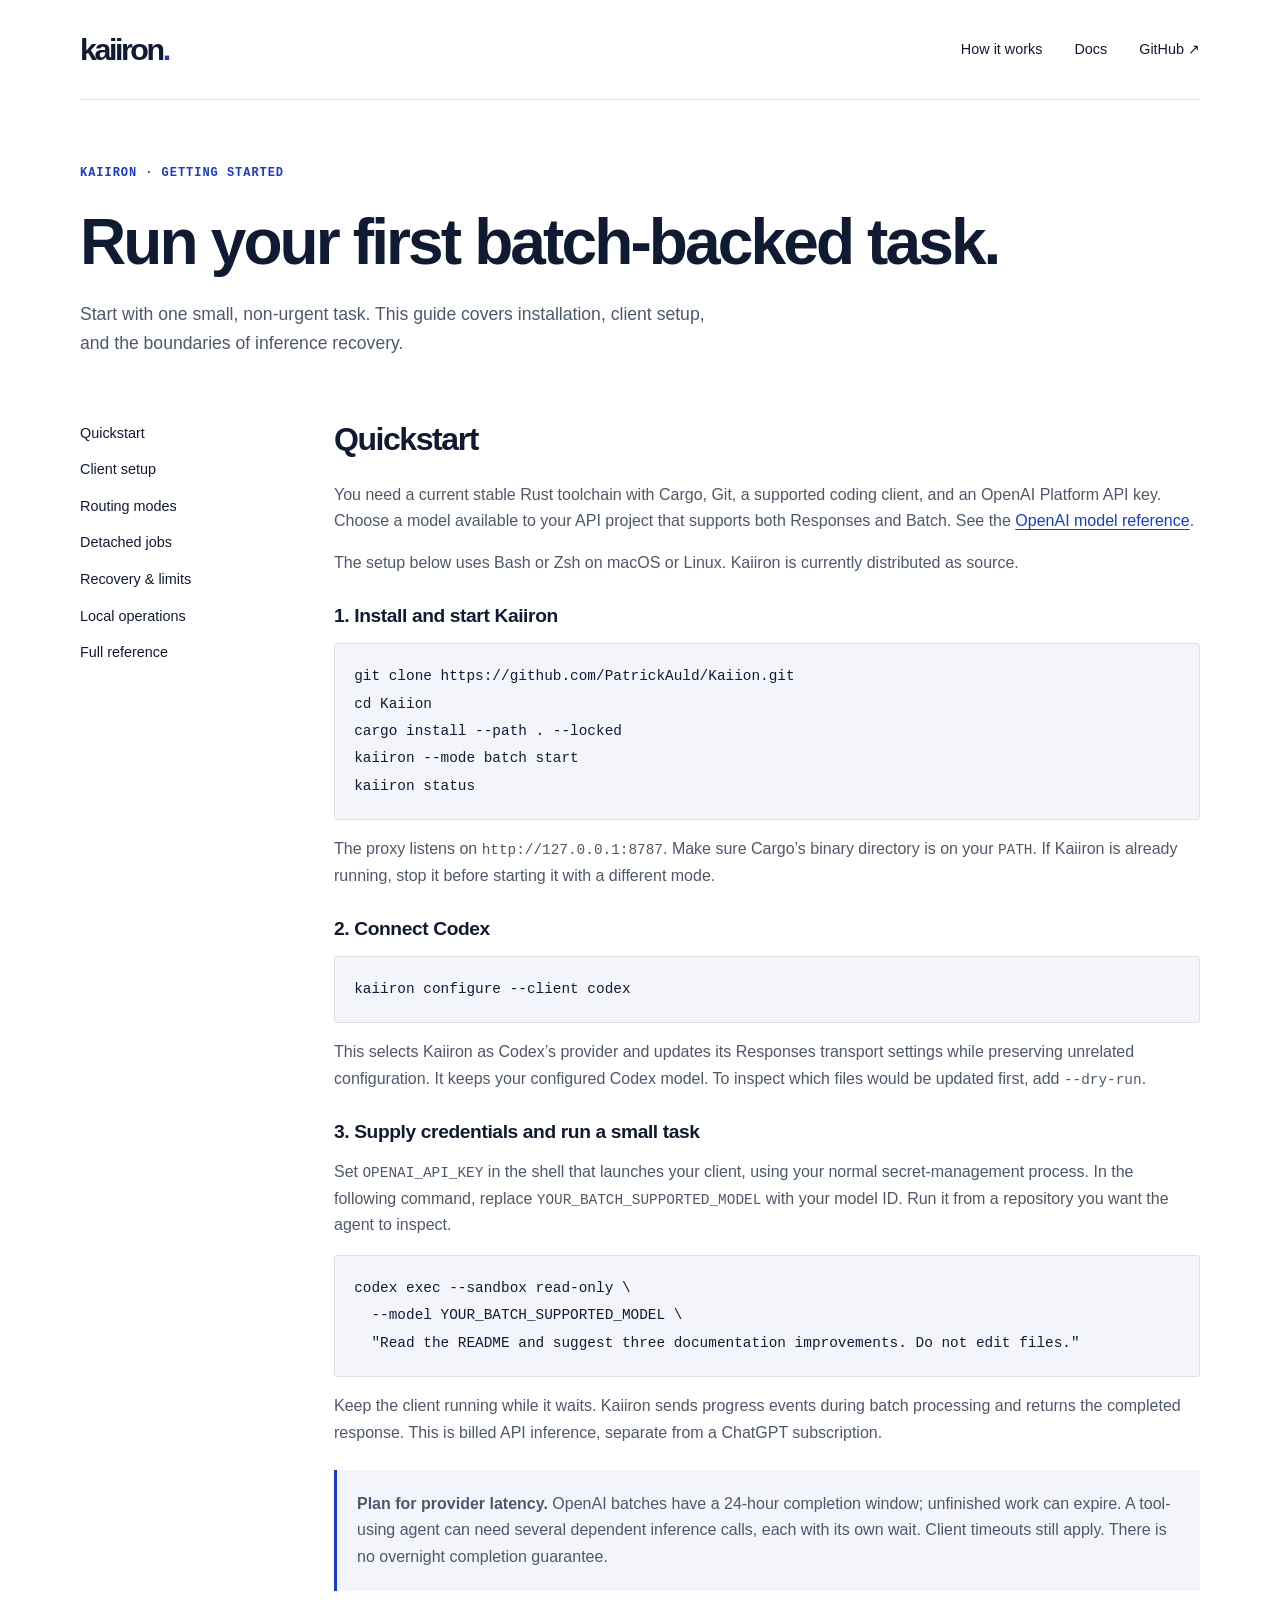
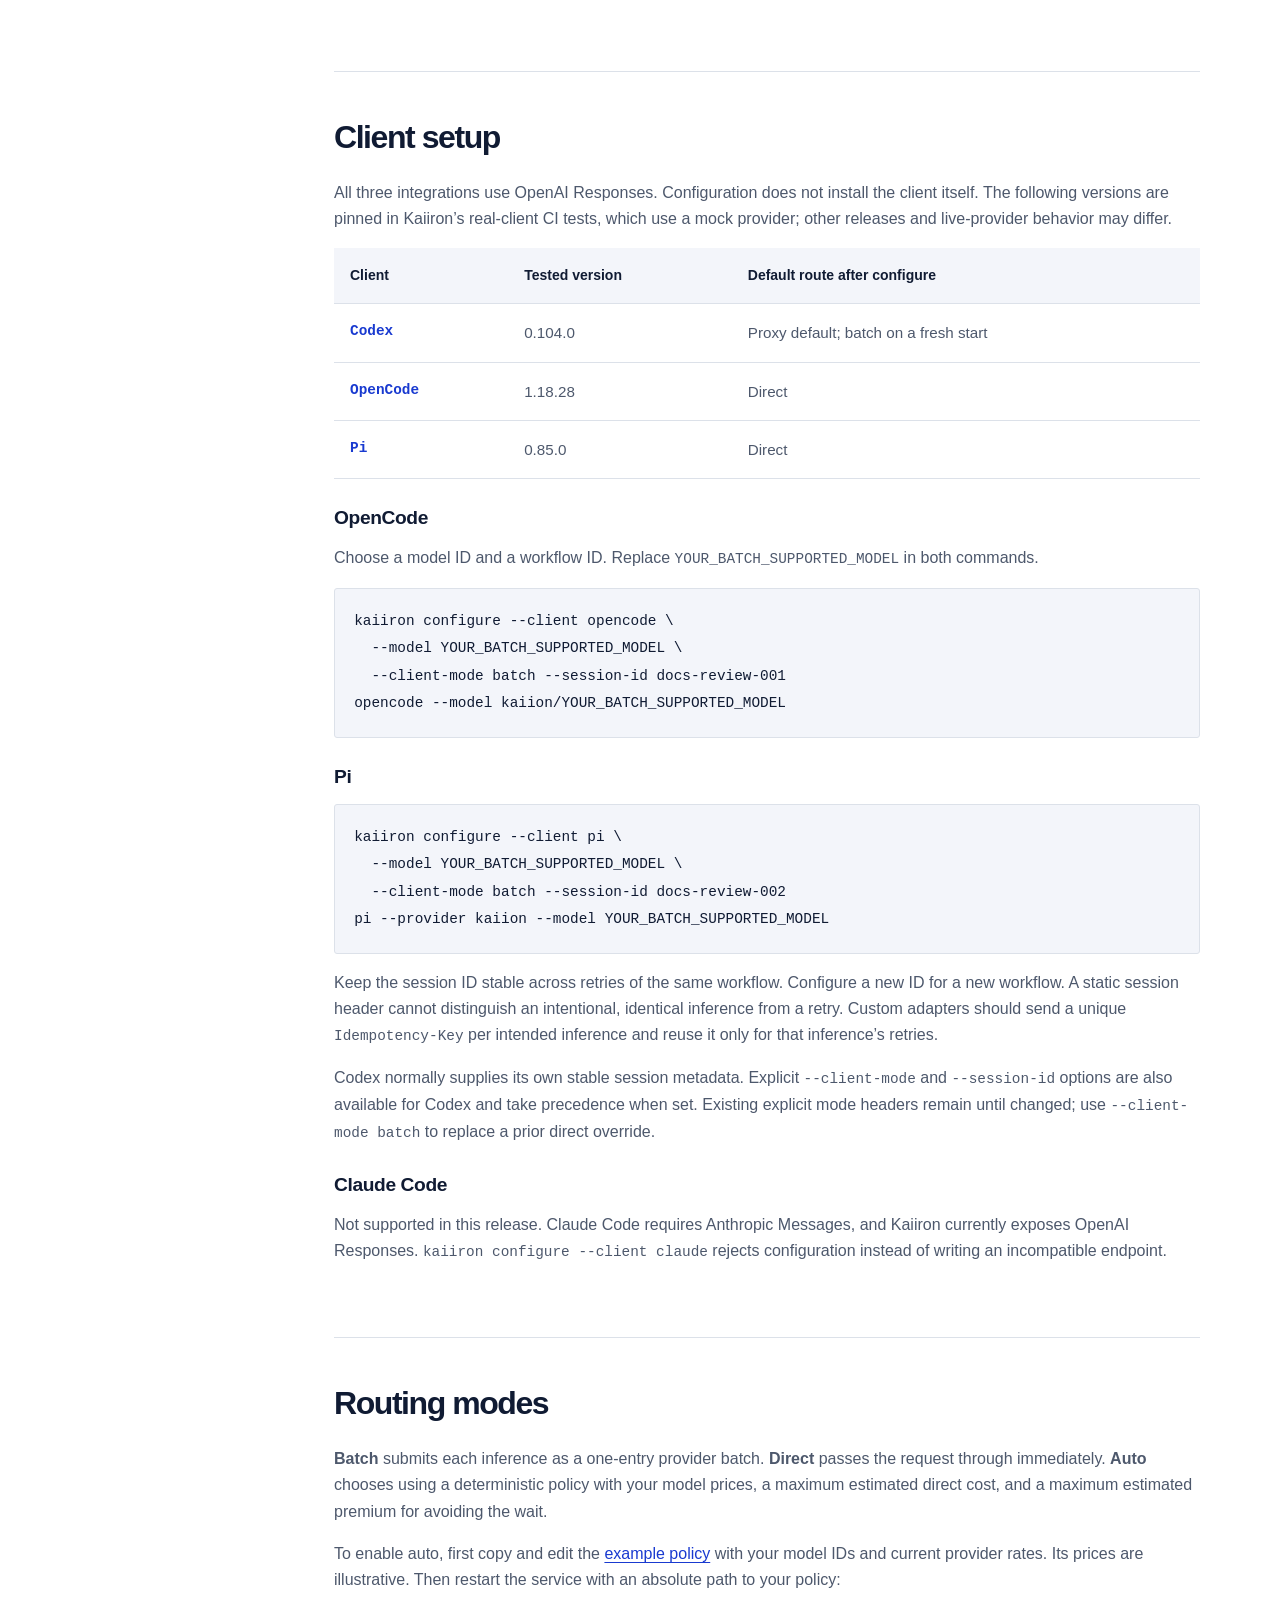
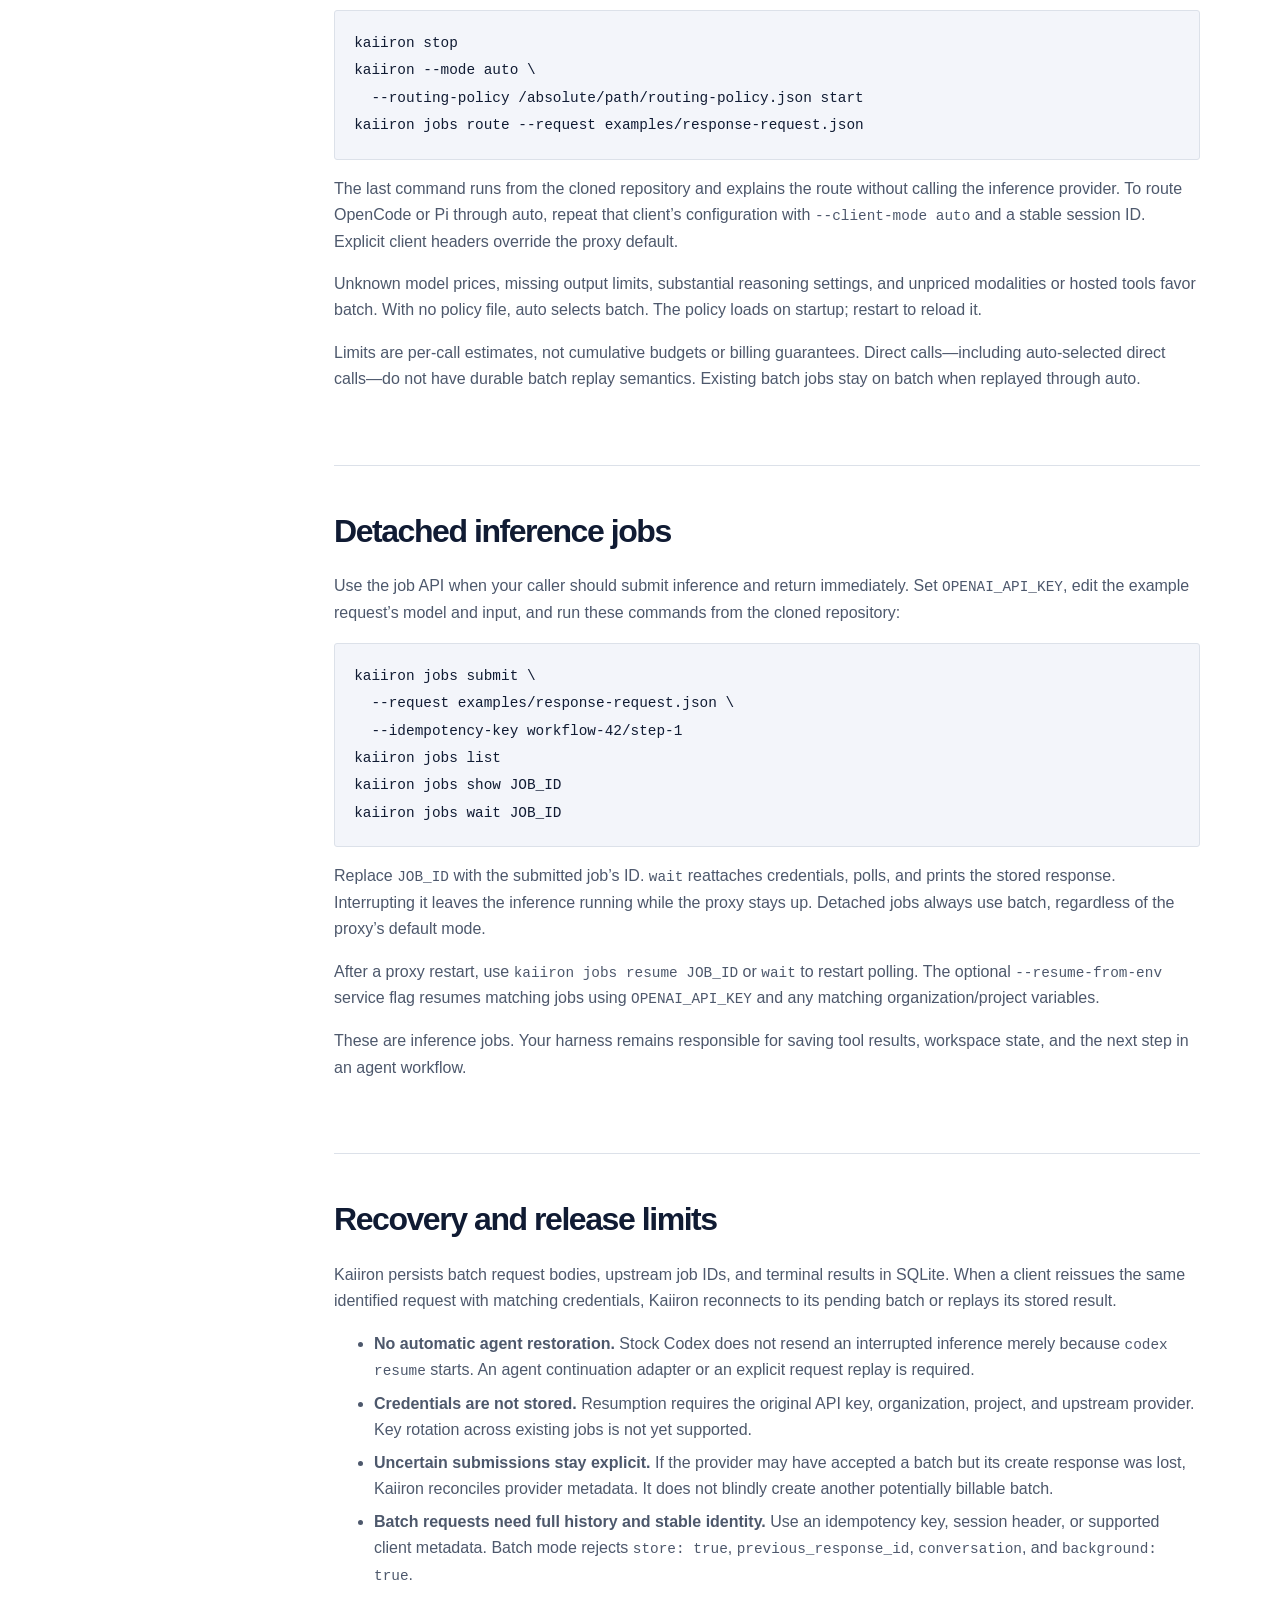
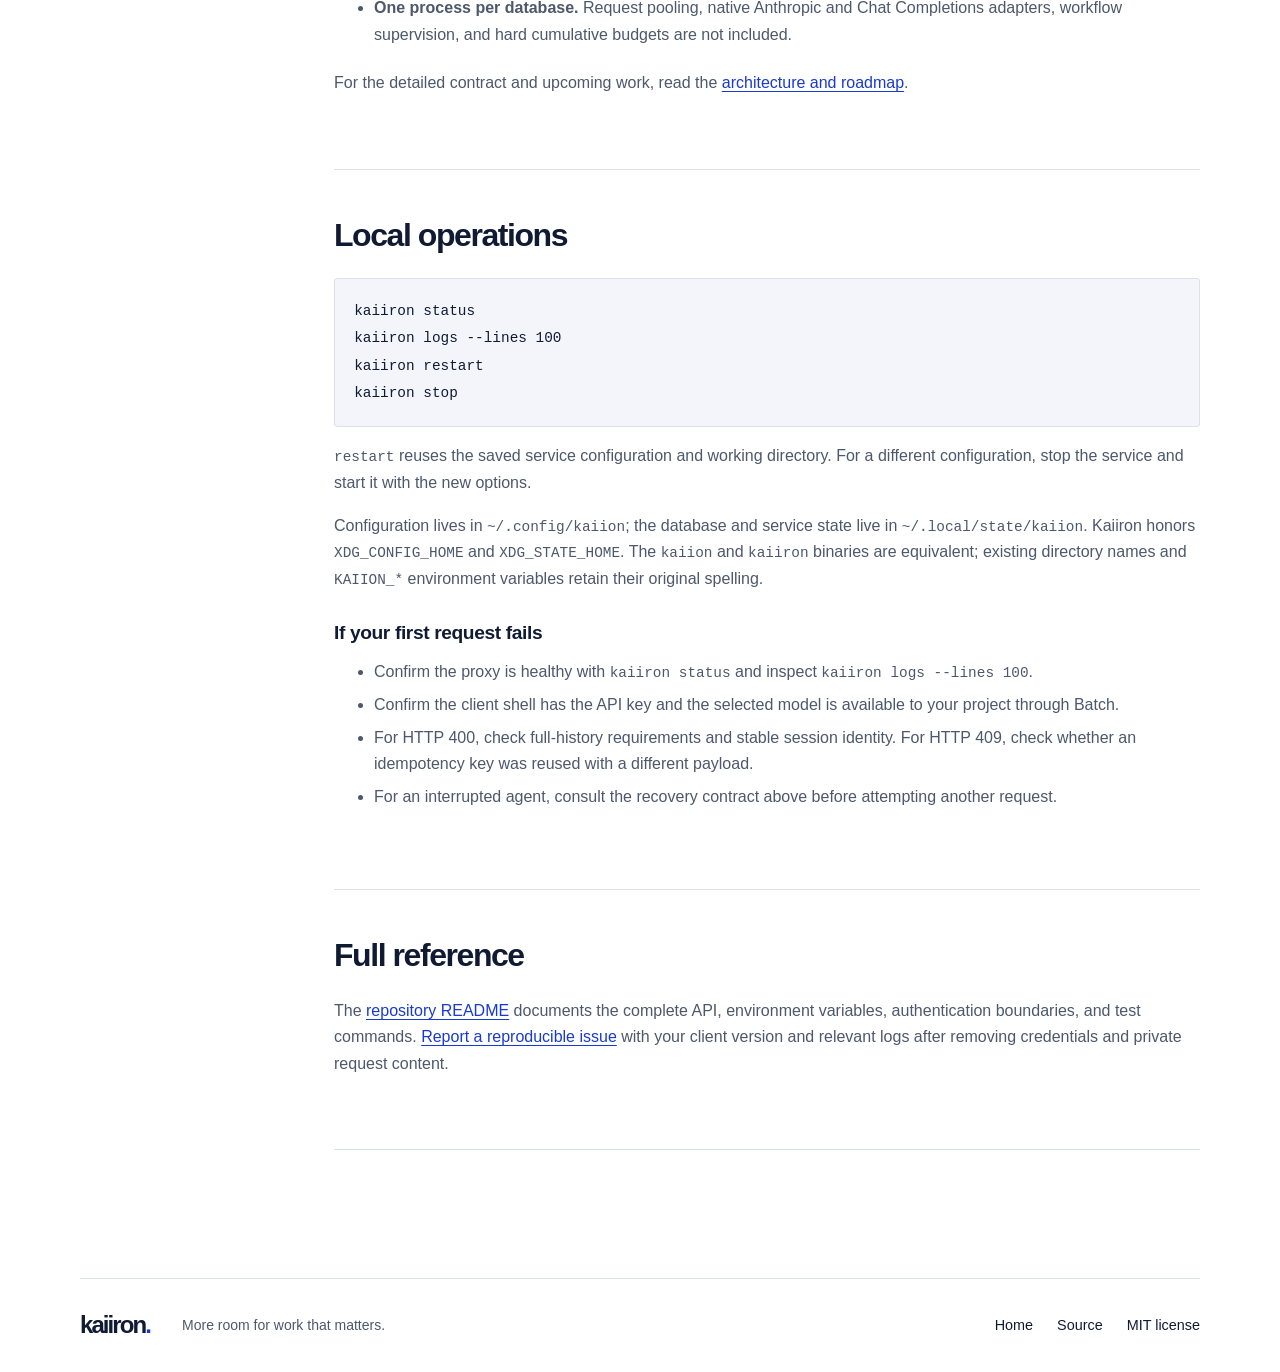
==== site/docs/index.html @ 9a270012 "Build Kaiiron marketing site and publish through GitHub Pages" ====
<!doctype html>
<html lang="en">
<head>
  <meta charset="utf-8">
  <meta name="viewport" content="width=device-width, initial-scale=1">
  <meta name="description" content="Install Kaiiron, connect Codex, OpenCode, or Pi, and run non-urgent inference through the OpenAI Batch API. Configuration, routing, and recovery guide.">
  <meta name="theme-color" content="#193ad0">
  <meta property="og:type" content="website">
  <meta property="og:title" content="Get started with Kaiiron">
  <meta property="og:description" content="Set up a local batch inference proxy for Codex, OpenCode, and Pi.">
  <title>Get started — Kaiiron</title>
  <link rel="stylesheet" href="../styles.css">
</head>
<body>
  <a class="skip-link" href="#main">Skip to content</a>
  <header class="site-header wrap">
    <a class="wordmark" href="../" aria-label="Kaiiron home">kaiiron<span aria-hidden="true">.</span></a>
    <nav aria-label="Main navigation"><a href="../#how-it-works">How it works</a><a href="./" aria-current="page">Docs</a><a href="https://github.com/PatrickAuld/Kaiion">GitHub <span aria-hidden="true">↗</span></a></nav>
  </header>
  <main id="main" class="wrap">
    <div class="docs-intro"><p class="eyebrow">KAIIRON · GETTING STARTED</p><h1>Run your first batch-backed task.</h1><p>Start with one small, non-urgent task. This guide covers installation, client setup, and the boundaries of inference recovery.</p></div>
    <div class="docs-layout">
      <nav class="docs-nav" aria-label="Documentation sections">
        <a href="#quickstart">Quickstart</a><a href="#clients">Client setup</a><a href="#modes">Routing modes</a><a href="#jobs">Detached jobs</a><a href="#recovery">Recovery &amp; limits</a><a href="#operations">Local operations</a><a href="#reference">Full reference</a>
      </nav>
      <div class="prose">
        <section id="quickstart" aria-labelledby="quickstart-title">
          <h2 id="quickstart-title">Quickstart</h2>
          <p>You need a current stable Rust toolchain with Cargo, Git, a supported coding client, and an OpenAI Platform API key. Choose a model available to your API project that supports both Responses and Batch. See the <a href="https://developers.openai.com/api/docs/models">OpenAI model reference</a>.</p>
          <p>The setup below uses Bash or Zsh on macOS or Linux. Kaiiron is currently distributed as source.</p>
          <h3>1. Install and start Kaiiron</h3>
          <pre tabindex="0" aria-label="Install and start commands"><code>git clone https://github.com/PatrickAuld/Kaiion.git
cd Kaiion
cargo install --path . --locked
kaiiron --mode batch start
kaiiron status</code></pre>
          <p>The proxy listens on <code>http://127.0.0.1:8787</code>. Make sure Cargo’s binary directory is on your <code>PATH</code>. If Kaiiron is already running, stop it before starting it with a different mode.</p>
          <h3>2. Connect Codex</h3>
          <pre tabindex="0" aria-label="Configure Codex"><code>kaiiron configure --client codex</code></pre>
          <p>This selects Kaiiron as Codex’s provider and updates its Responses transport settings while preserving unrelated configuration. It keeps your configured Codex model. To inspect which files would be updated first, add <code>--dry-run</code>.</p>
          <h3>3. Supply credentials and run a small task</h3>
          <p>Set <code>OPENAI_API_KEY</code> in the shell that launches your client, using your normal secret-management process. In the following command, replace <code>YOUR_BATCH_SUPPORTED_MODEL</code> with your model ID. Run it from a repository you want the agent to inspect.</p>
          <pre tabindex="0" aria-label="Run a bounded Codex task"><code>codex exec --sandbox read-only \
  --model YOUR_BATCH_SUPPORTED_MODEL \
  "Read the README and suggest three documentation improvements. Do not edit files."</code></pre>
          <p>Keep the client running while it waits. Kaiiron sends progress events during batch processing and returns the completed response. This is billed API inference, separate from a ChatGPT subscription.</p>
          <div class="callout"><p><strong>Plan for provider latency.</strong> OpenAI batches have a 24-hour completion window; unfinished work can expire. A tool-using agent can need several dependent inference calls, each with its own wait. Client timeouts still apply. There is no overnight completion guarantee.</p></div>
        </section>

        <section id="clients" aria-labelledby="clients-title">
          <h2 id="clients-title">Client setup</h2>
          <p>All three integrations use OpenAI Responses. Configuration does not install the client itself. The following versions are pinned in Kaiiron’s real-client CI tests, which use a mock provider; other releases and live-provider behavior may differ.</p>
          <div class="mode-table" role="region" aria-label="Tested client versions" tabindex="0">
            <table><thead><tr><th scope="col">Client</th><th scope="col">Tested version</th><th scope="col">Default route after configure</th></tr></thead><tbody>
              <tr><th scope="row">Codex</th><td>0.104.0</td><td>Proxy default; batch on a fresh start</td></tr>
              <tr><th scope="row">OpenCode</th><td>1.18.28</td><td>Direct</td></tr>
              <tr><th scope="row">Pi</th><td>0.85.0</td><td>Direct</td></tr>
            </tbody></table>
          </div>
          <h3>OpenCode</h3>
          <p>Choose a model ID and a workflow ID. Replace <code>YOUR_BATCH_SUPPORTED_MODEL</code> in both commands.</p>
          <pre tabindex="0" aria-label="OpenCode batch configuration"><code>kaiiron configure --client opencode \
  --model YOUR_BATCH_SUPPORTED_MODEL \
  --client-mode batch --session-id docs-review-001
opencode --model kaiion/YOUR_BATCH_SUPPORTED_MODEL</code></pre>
          <h3>Pi</h3>
          <pre tabindex="0" aria-label="Pi batch configuration"><code>kaiiron configure --client pi \
  --model YOUR_BATCH_SUPPORTED_MODEL \
  --client-mode batch --session-id docs-review-002
pi --provider kaiion --model YOUR_BATCH_SUPPORTED_MODEL</code></pre>
          <p>Keep the session ID stable across retries of the same workflow. Configure a new ID for a new workflow. A static session header cannot distinguish an intentional, identical inference from a retry. Custom adapters should send a unique <code>Idempotency-Key</code> per intended inference and reuse it only for that inference’s retries.</p>
          <p>Codex normally supplies its own stable session metadata. Explicit <code>--client-mode</code> and <code>--session-id</code> options are also available for Codex and take precedence when set. Existing explicit mode headers remain until changed; use <code>--client-mode batch</code> to replace a prior direct override.</p>
          <h3>Claude Code</h3>
          <p>Not supported in this release. Claude Code requires Anthropic Messages, and Kaiiron currently exposes OpenAI Responses. <code>kaiiron configure --client claude</code> rejects configuration instead of writing an incompatible endpoint.</p>
        </section>

        <section id="modes" aria-labelledby="modes-title">
          <h2 id="modes-title">Routing modes</h2>
          <p><strong>Batch</strong> submits each inference as a one-entry provider batch. <strong>Direct</strong> passes the request through immediately. <strong>Auto</strong> chooses using a deterministic policy with your model prices, a maximum estimated direct cost, and a maximum estimated premium for avoiding the wait.</p>
          <p>To enable auto, first copy and edit the <a href="https://github.com/PatrickAuld/Kaiion/blob/main/examples/routing-policy.json">example policy</a> with your model IDs and current provider rates. Its prices are illustrative. Then restart the service with an absolute path to your policy:</p>
          <pre tabindex="0" aria-label="Enable auto routing"><code>kaiiron stop
kaiiron --mode auto \
  --routing-policy /absolute/path/routing-policy.json start
kaiiron jobs route --request examples/response-request.json</code></pre>
          <p>The last command runs from the cloned repository and explains the route without calling the inference provider. To route OpenCode or Pi through auto, repeat that client’s configuration with <code>--client-mode auto</code> and a stable session ID. Explicit client headers override the proxy default.</p>
          <p>Unknown model prices, missing output limits, substantial reasoning settings, and unpriced modalities or hosted tools favor batch. With no policy file, auto selects batch. The policy loads on startup; restart to reload it.</p>
          <p>Limits are per-call estimates, not cumulative budgets or billing guarantees. Direct calls—including auto-selected direct calls—do not have durable batch replay semantics. Existing batch jobs stay on batch when replayed through auto.</p>
        </section>

        <section id="jobs" aria-labelledby="jobs-title">
          <h2 id="jobs-title">Detached inference jobs</h2>
          <p>Use the job API when your caller should submit inference and return immediately. Set <code>OPENAI_API_KEY</code>, edit the example request’s model and input, and run these commands from the cloned repository:</p>
          <pre tabindex="0" aria-label="Submit and inspect detached jobs"><code>kaiiron jobs submit \
  --request examples/response-request.json \
  --idempotency-key workflow-42/step-1
kaiiron jobs list
kaiiron jobs show JOB_ID
kaiiron jobs wait JOB_ID</code></pre>
          <p>Replace <code>JOB_ID</code> with the submitted job’s ID. <code>wait</code> reattaches credentials, polls, and prints the stored response. Interrupting it leaves the inference running while the proxy stays up. Detached jobs always use batch, regardless of the proxy’s default mode.</p>
          <p>After a proxy restart, use <code>kaiiron jobs resume JOB_ID</code> or <code>wait</code> to restart polling. The optional <code>--resume-from-env</code> service flag resumes matching jobs using <code>OPENAI_API_KEY</code> and any matching organization/project variables.</p>
          <p>These are inference jobs. Your harness remains responsible for saving tool results, workspace state, and the next step in an agent workflow.</p>
        </section>

        <section id="recovery" aria-labelledby="recovery-title">
          <h2 id="recovery-title">Recovery and release limits</h2>
          <p>Kaiiron persists batch request bodies, upstream job IDs, and terminal results in SQLite. When a client reissues the same identified request with matching credentials, Kaiiron reconnects to its pending batch or replays its stored result.</p>
          <ul>
            <li><strong>No automatic agent restoration.</strong> Stock Codex does not resend an interrupted inference merely because <code>codex resume</code> starts. An agent continuation adapter or an explicit request replay is required.</li>
            <li><strong>Credentials are not stored.</strong> Resumption requires the original API key, organization, project, and upstream provider. Key rotation across existing jobs is not yet supported.</li>
            <li><strong>Uncertain submissions stay explicit.</strong> If the provider may have accepted a batch but its create response was lost, Kaiiron reconciles provider metadata. It does not blindly create another potentially billable batch.</li>
            <li><strong>Batch requests need full history and stable identity.</strong> Use an idempotency key, session header, or supported client metadata. Batch mode rejects <code>store: true</code>, <code>previous_response_id</code>, <code>conversation</code>, and <code>background: true</code>.</li>
            <li><strong>One process per database.</strong> Request pooling, native Anthropic and Chat Completions adapters, workflow supervision, and hard cumulative budgets are not included.</li>
          </ul>
          <p>For the detailed contract and upcoming work, read the <a href="https://github.com/PatrickAuld/Kaiion/blob/main/docs/long-horizon-workflows.md">architecture and roadmap</a>.</p>
        </section>

        <section id="operations" aria-labelledby="operations-title">
          <h2 id="operations-title">Local operations</h2>
          <pre tabindex="0" aria-label="Manage the local service"><code>kaiiron status
kaiiron logs --lines 100
kaiiron restart
kaiiron stop</code></pre>
          <p><code>restart</code> reuses the saved service configuration and working directory. For a different configuration, stop the service and start it with the new options.</p>
          <p>Configuration lives in <code>~/.config/kaiion</code>; the database and service state live in <code>~/.local/state/kaiion</code>. Kaiiron honors <code>XDG_CONFIG_HOME</code> and <code>XDG_STATE_HOME</code>. The <code>kaiion</code> and <code>kaiiron</code> binaries are equivalent; existing directory names and <code>KAIION_*</code> environment variables retain their original spelling.</p>
          <h3>If your first request fails</h3>
          <ul>
            <li>Confirm the proxy is healthy with <code>kaiiron status</code> and inspect <code>kaiiron logs --lines 100</code>.</li>
            <li>Confirm the client shell has the API key and the selected model is available to your project through Batch.</li>
            <li>For HTTP 400, check full-history requirements and stable session identity. For HTTP 409, check whether an idempotency key was reused with a different payload.</li>
            <li>For an interrupted agent, consult the recovery contract above before attempting another request.</li>
          </ul>
        </section>

        <section id="reference" aria-labelledby="reference-title">
          <h2 id="reference-title">Full reference</h2>
          <p>The <a href="https://github.com/PatrickAuld/Kaiion#readme">repository README</a> documents the complete API, environment variables, authentication boundaries, and test commands. <a href="https://github.com/PatrickAuld/Kaiion/issues">Report a reproducible issue</a> with your client version and relevant logs after removing credentials and private request content.</p>
        </section>
      </div>
    </div>
  </main>
  <footer class="site-footer wrap"><a class="wordmark" href="../">kaiiron<span aria-hidden="true">.</span></a><p>More room for work that matters.</p><nav aria-label="Footer navigation"><a href="../">Home</a><a href="https://github.com/PatrickAuld/Kaiion">Source</a><a href="https://github.com/PatrickAuld/Kaiion/blob/main/LICENSE">MIT license</a></nav></footer>
</body>
</html>
---- site/styles.css ----
:root {
  color-scheme: light;
  --ink: #101b33;
  --muted: #4d586c;
  --accent: #193ad0;
  --line: #dce1e9;
  --paper: #fff;
  --wash: #f3f5fa;
  font-family: -apple-system, BlinkMacSystemFont, "Segoe UI", Helvetica, Arial, sans-serif;
  color: var(--ink);
  background: var(--paper);
  font-synthesis: none;
  text-rendering: optimizeLegibility;
}
* { box-sizing: border-box; }
html { scroll-padding-top: 2rem; }
body { margin: 0; font-size: 1rem; line-height: 1.65; }
a { color: var(--accent); text-underline-offset: .2em; }
a:hover { text-decoration-thickness: 2px; }
a:focus-visible, summary:focus-visible, [tabindex]:focus-visible { outline: 3px solid var(--accent); outline-offset: 5px; }
h1, h2, h3, p { margin: 0; }
h1, h2, h3 { line-height: 1.12; }
h1, h2 { letter-spacing: -.045em; }
h1 { font-size: clamp(2.6rem, 6.7vw, 5.4rem); font-weight: 650; max-width: 1060px; }
h2 { font-size: clamp(2rem, 3.5vw, 3rem); font-weight: 620; }
h3 { font-size: 1.2rem; font-weight: 650; letter-spacing: -.02em; }
p { color: var(--muted); }
code, pre, .eyebrow, .number, .terminal-label { font-family: "SFMono-Regular", Consolas, "Liberation Mono", monospace; }
code { font-size: .9em; overflow-wrap: anywhere; }
pre { margin: 0; max-width: 100%; overflow-x: auto; font-size: .9rem; line-height: 1.9; tab-size: 2; }
pre code { font-size: inherit; overflow-wrap: normal; }
pre:focus-visible { outline: 3px solid var(--accent); }
strong { font-weight: 650; }
.wrap { width: min(1120px, calc(100% - 5rem)); margin-inline: auto; }
.skip-link { position: absolute; top: -6rem; left: 1rem; z-index: 10; background: white; padding: .7rem 1rem; }
.skip-link:focus { top: 1rem; }
.site-header { min-height: 100px; display: flex; justify-content: space-between; align-items: center; gap: 2rem; border-bottom: 1px solid var(--line); }
.wordmark { color: var(--ink); text-decoration: none; font-size: 1.9rem; font-weight: 750; letter-spacing: -.08em; line-height: 1.2; }
.wordmark span { color: var(--accent); }
nav { display: flex; flex-wrap: wrap; align-items: center; gap: 2rem; }
nav a { font-size: .9rem; color: var(--ink); text-decoration: none; }
nav a:hover { color: var(--accent); text-decoration: underline; }
.eyebrow { font-size: .75rem; font-weight: 600; line-height: 1.6; letter-spacing: .08em; color: var(--accent); margin-bottom: 1.5rem; }
.hero { padding-block: 6.5rem 5rem; }
.hero h1 span { color: var(--accent); }
.hero-copy { max-width: 670px; margin-top: 2rem; font-size: 1.2rem; line-height: 1.65; }
.actions { display: flex; flex-wrap: wrap; align-items: center; gap: 1.8rem; margin-top: 2.2rem; }
.button { display: inline-flex; align-items: center; justify-content: space-between; gap: 2rem; padding: .85rem 1.2rem; border: 1px solid var(--accent); border-radius: 3px; color: white; background: var(--accent); font-size: .95rem; font-weight: 600; text-decoration: none; }
.button:hover { background: #112a9e; }
.text-link { display: inline-block; font-weight: 600; font-size: .95rem; }
.hero-note { font-size: .875rem; margin-top: 2.5rem; }
.hero-note span { padding-inline: .65rem; color: #667085; }
.economics { background: var(--ink); color: white; }
.economics-inner { display: grid; grid-template-columns: .85fr 1.5fr; gap: 5rem; align-items: center; padding-block: 3.5rem; }
.stat { display: flex; flex-direction: column; align-items: flex-start; }
.stat strong { font-size: clamp(4.5rem, 8vw, 7rem); line-height: 1; letter-spacing: -.065em; font-weight: 550; }
.stat span { margin-top: 1rem; font-size: .95rem; line-height: 1.5; color: #cbd4ed; }
.economics h2 { font-size: 1.7rem; letter-spacing: -.035em; }
.economics p { color: #d7deee; margin-top: 1rem; }
.economics a { color: white; }
.small { font-size: .875rem; line-height: 1.65; }
.section { padding-block: 5.5rem; border-bottom: 1px solid var(--line); }
.section-heading { margin-bottom: 2.5rem; }
.section-heading > p:not(.eyebrow) { max-width: 610px; margin-top: 1.2rem; }
.section-heading > .text-link { margin-top: 1.5rem; }
.work-list article { display: grid; grid-template-columns: 2rem 1fr 1.55fr; gap: 1.5rem; padding-block: 1.75rem; border-top: 1px solid var(--line); align-items: baseline; }
.number { color: var(--accent); font-size: .8rem; }
.work-list h3 { font-size: 1.25rem; }
.feature-grid { display: grid; grid-template-columns: repeat(3, minmax(0, 1fr)); gap: 2.75rem; margin-block: 3.2rem; }
.feature-grid h3 { margin-bottom: .8rem; }
.mode-table { overflow-x: auto; }
table { width: 100%; border-collapse: collapse; font-size: .95rem; text-align: left; }
caption { text-align: left; font-size: 1.1rem; font-weight: 650; margin-bottom: 1rem; }
th, td { padding: 1rem; border-bottom: 1px solid var(--line); vertical-align: top; }
thead { background: var(--wash); font-size: .875rem; }
tbody th { color: var(--accent); font-family: "SFMono-Regular", Consolas, monospace; font-size: .9rem; }
td { color: var(--muted); }
.section-note { margin-top: 1.2rem; max-width: 850px; }
.getting-started, .compatibility, .faq { display: grid; grid-template-columns: 1fr 1.15fr; gap: 4rem; align-items: start; }
.getting-started .section-heading, .compatibility .section-heading, .faq .section-heading { margin-bottom: 0; }
.terminal { min-width: 0; background: var(--wash); border: 1px solid var(--line); border-radius: 4px; }
.terminal-label { padding: 1rem 1.25rem; color: var(--muted); font-size: .75rem; letter-spacing: .06em; border-bottom: 1px solid var(--line); }
.terminal pre { padding: 1.25rem; }
.terminal p { padding: 0 1.25rem 1.25rem; font-size: .875rem; }
.client-list { margin: 0 0 1rem; padding: 0; list-style: none; }
.client-list li { display: flex; flex-wrap: wrap; justify-content: space-between; align-items: baseline; gap: .5rem 1rem; padding: 1rem 0; border-bottom: 1px solid var(--line); }
.client-list li:first-child { padding-top: 0; }
.client-list span { color: var(--muted); font-size: .875rem; }
details { border-bottom: 1px solid var(--line); }
details:first-child { border-top: 1px solid var(--line); }
summary { padding-block: 1.1rem; cursor: pointer; font-weight: 600; line-height: 1.5; }
summary::marker { color: var(--accent); }
details p { padding-bottom: 1.3rem; font-size: .95rem; }
.closing { padding-block: 5.5rem; }
.closing h2 { font-size: clamp(2.5rem, 4.5vw, 3.75rem); }
.closing .button { margin-top: 2rem; }
.site-footer { display: flex; flex-wrap: wrap; align-items: center; gap: 2rem; border-top: 1px solid var(--line); padding-block: 2rem; }
.site-footer .wordmark { font-size: 1.5rem; }
.site-footer p { font-size: .875rem; flex: 1; }
.site-footer nav { gap: 1.5rem; }
.docs-intro { padding-block: 4rem 2rem; }
.docs-intro h1 { font-size: clamp(2.5rem, 5vw, 4rem); }
.docs-intro > p:last-child { max-width: 650px; margin-top: 1.3rem; font-size: 1.1rem; }
.docs-layout { display: grid; grid-template-columns: 190px minmax(0, 1fr); gap: 4rem; padding-block: 2rem 5rem; }
.docs-nav { position: sticky; top: 2rem; align-self: start; display: flex; flex-direction: column; align-items: flex-start; gap: .8rem; }
.docs-nav a { font-size: .9rem; }
.prose section { padding-bottom: 3.5rem; margin-bottom: 3rem; border-bottom: 1px solid var(--line); }
.prose h2 { font-size: 2rem; margin-bottom: 1.5rem; }
.prose h3 { margin-block: 1.8rem .7rem; }
.prose p, .prose ul, .prose ol { margin-block: 1rem; }
.prose li { color: var(--muted); padding-bottom: .4rem; }
.prose pre { background: var(--wash); border: 1px solid var(--line); border-radius: 3px; padding: 1.2rem; margin-block: 1rem; }
.prose .callout { padding: .3rem 1.25rem; background: var(--wash); border-left: 3px solid var(--accent); margin-block: 1.5rem; }
@media (max-width: 850px) {
  .wrap { width: calc(100% - 3rem); }
  .economics-inner { gap: 2.5rem; }
  .feature-grid { gap: 1.5rem; }
  .getting-started, .compatibility, .faq { grid-template-columns: 1fr; gap: 2rem; }
  .work-list article { grid-template-columns: 1.5rem 1fr; gap: .75rem 1rem; }
  .work-list article p { grid-column: 2; }
  .docs-layout { grid-template-columns: 1fr; gap: 2rem; }
  .docs-nav { position: static; flex-direction: row; flex-wrap: wrap; gap: .7rem 1.5rem; border-bottom: 1px solid var(--line); padding-bottom: 1.5rem; }
}
@media (max-width: 580px) {
  .wrap { width: calc(100% - 2.5rem); }
  .site-header { min-height: 90px; gap: 1rem; flex-wrap: wrap; padding-block: 1.2rem; }
  .site-header nav { gap: 1rem; }
  nav a { font-size: .875rem; }
  .wordmark { font-size: 1.65rem; }
  .hero { padding-block: 4rem 3rem; }
  .hero-copy { font-size: 1.1rem; }
  .hero-note span { display: block; font-size: 0; height: .4rem; }
  .economics-inner { grid-template-columns: 1fr; gap: 2rem; padding-block: 2.5rem; }
  .stat { flex-direction: row; align-items: center; gap: 1.5rem; }
  .stat span { margin: 0; }
  .section { padding-block: 3.5rem; }
  .feature-grid { grid-template-columns: 1fr; gap: 2rem; margin-block: 2rem; }
  .mode-table table { min-width: 560px; }
  .closing { padding-block: 3.5rem; }
  .site-footer { gap: 1rem; }
  .site-footer p { flex-basis: calc(100% - 110px); }
  .site-footer nav { width: 100%; }
}
@media (prefers-reduced-motion: no-preference) {
  html { scroll-behavior: smooth; }
  .button { transition: background .15s ease; }
}
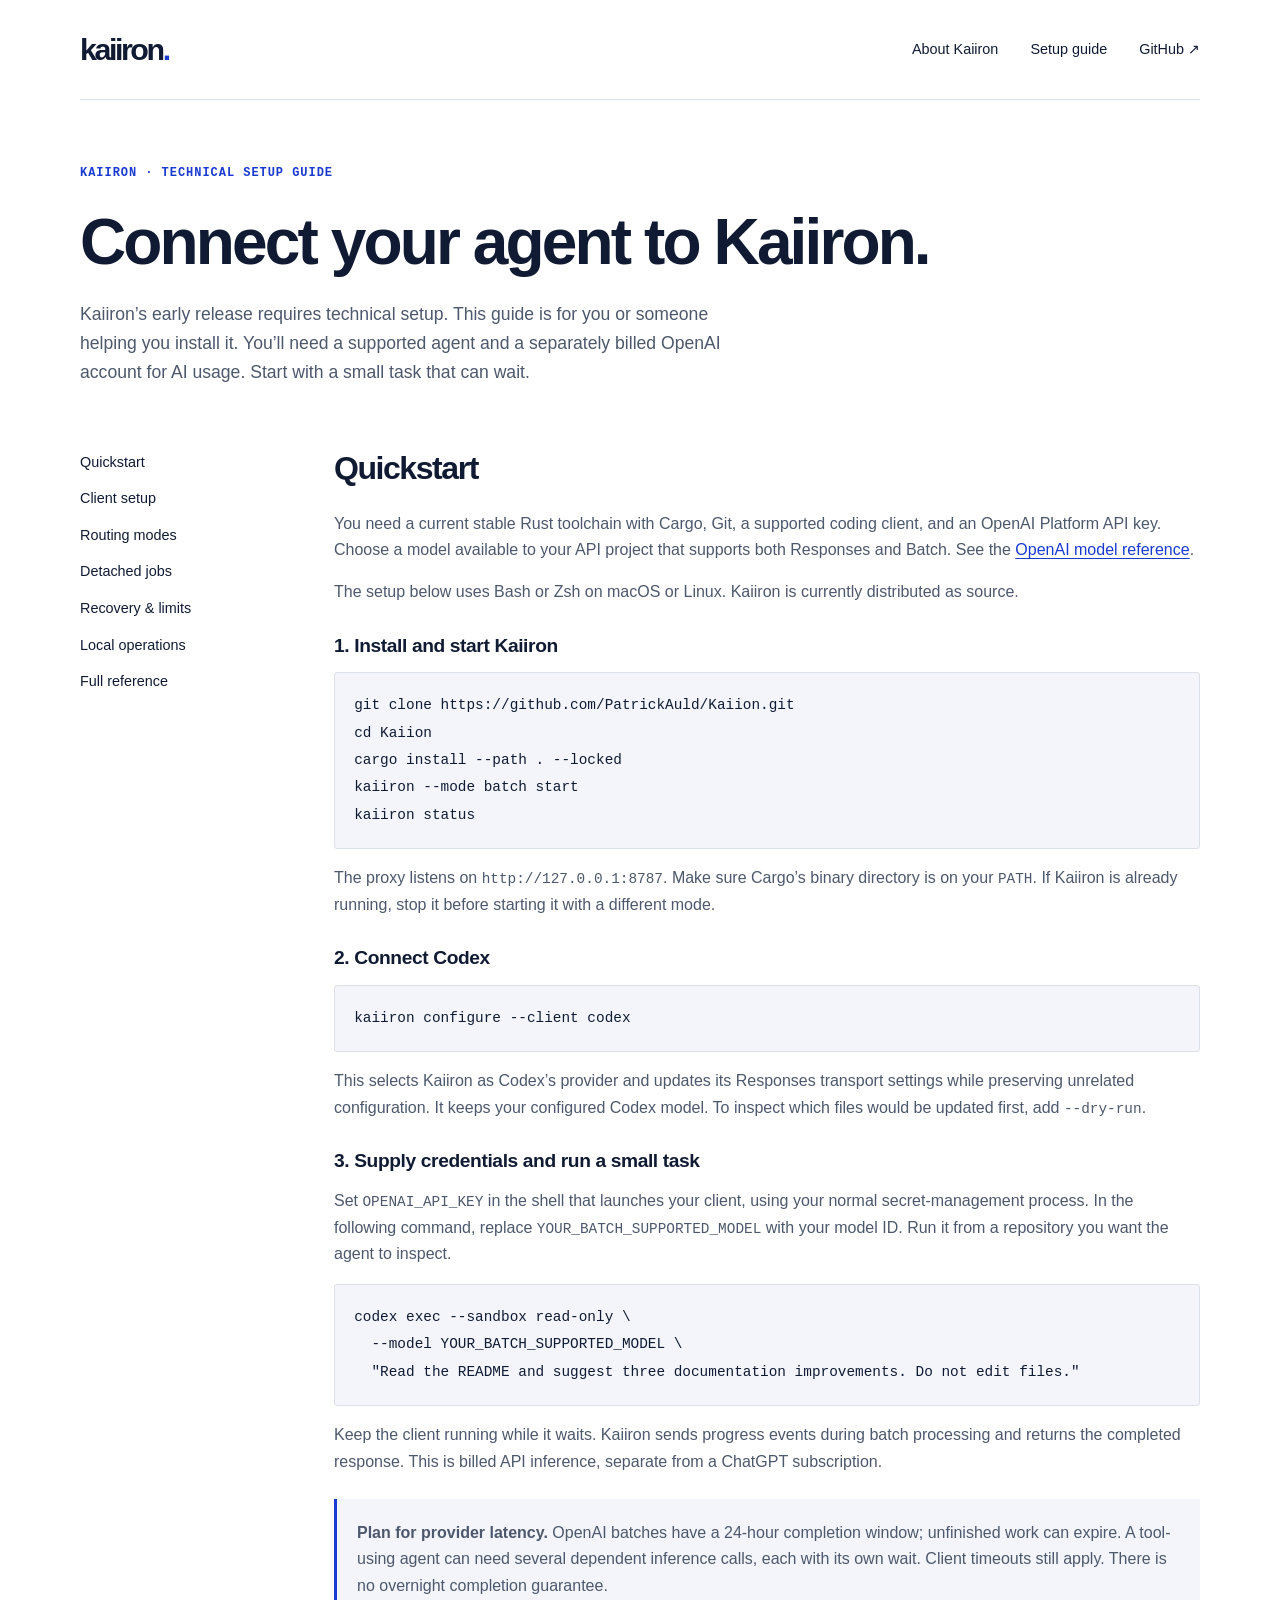
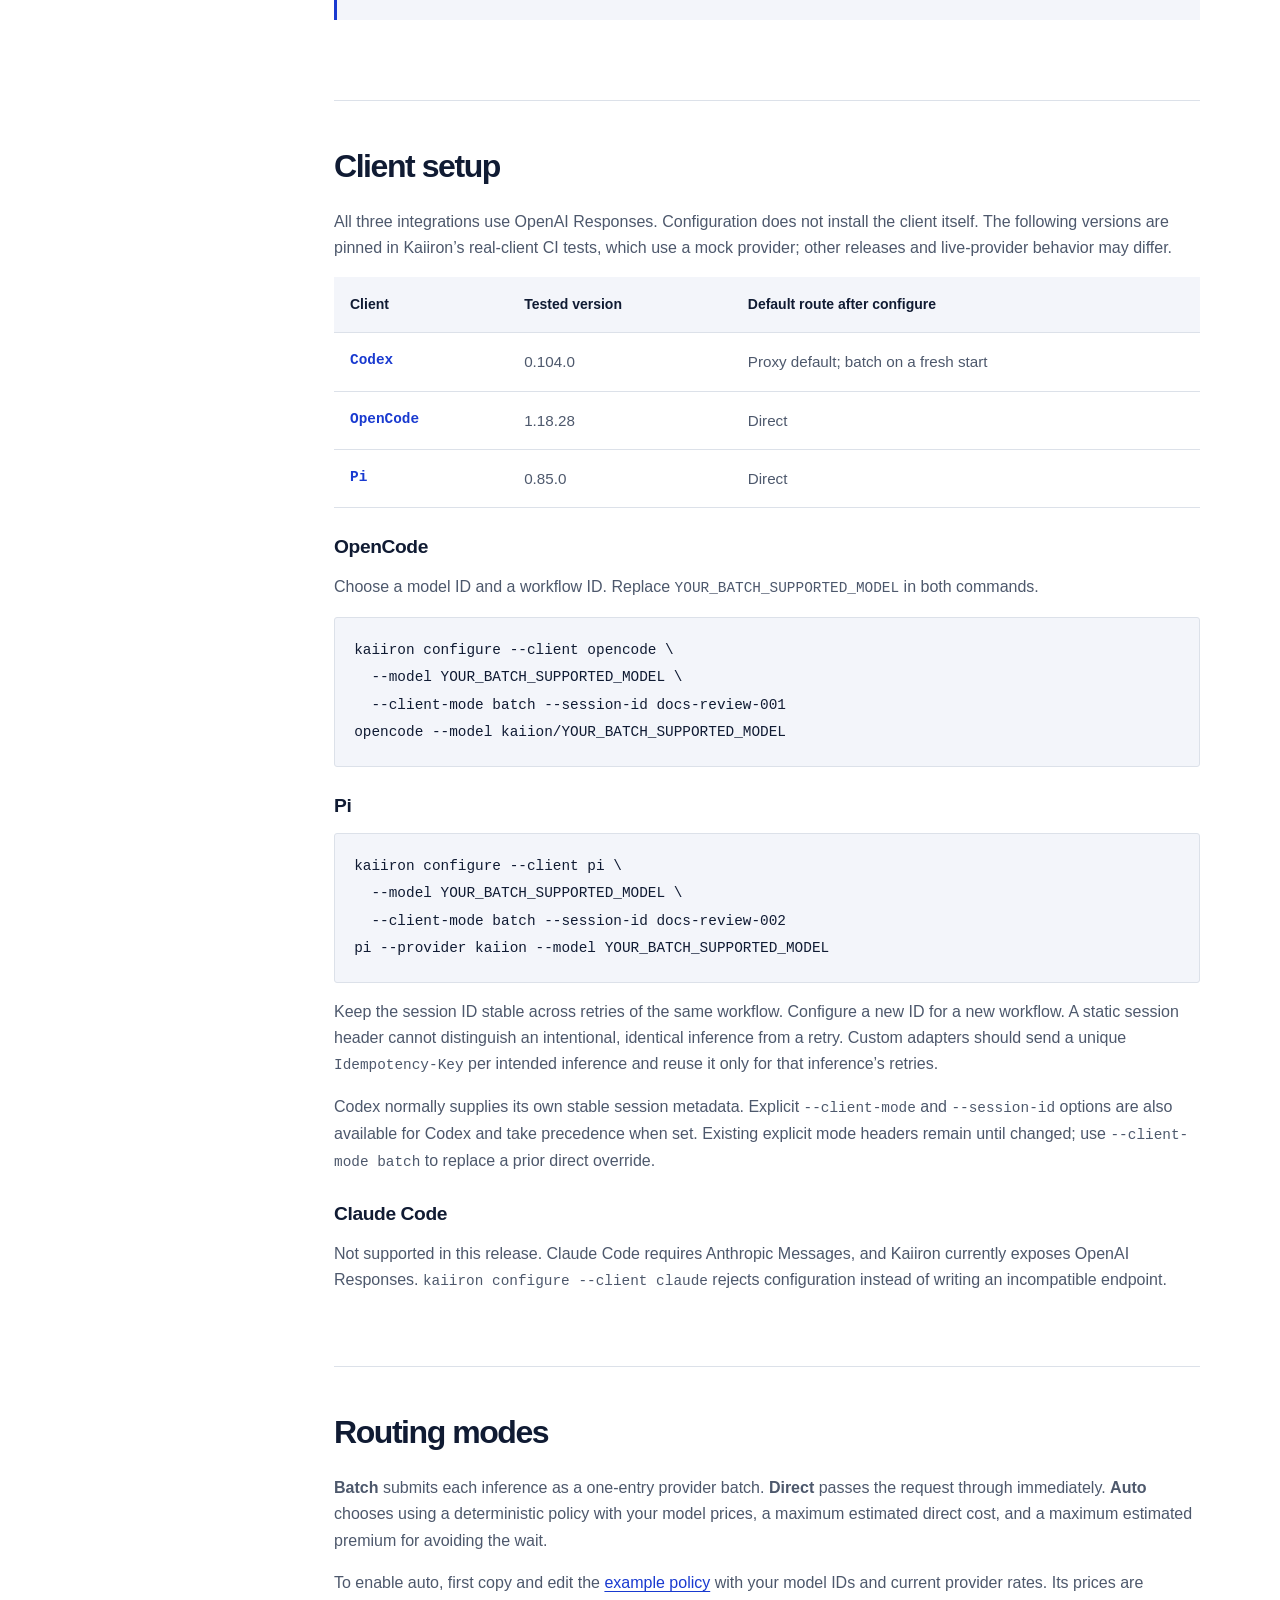
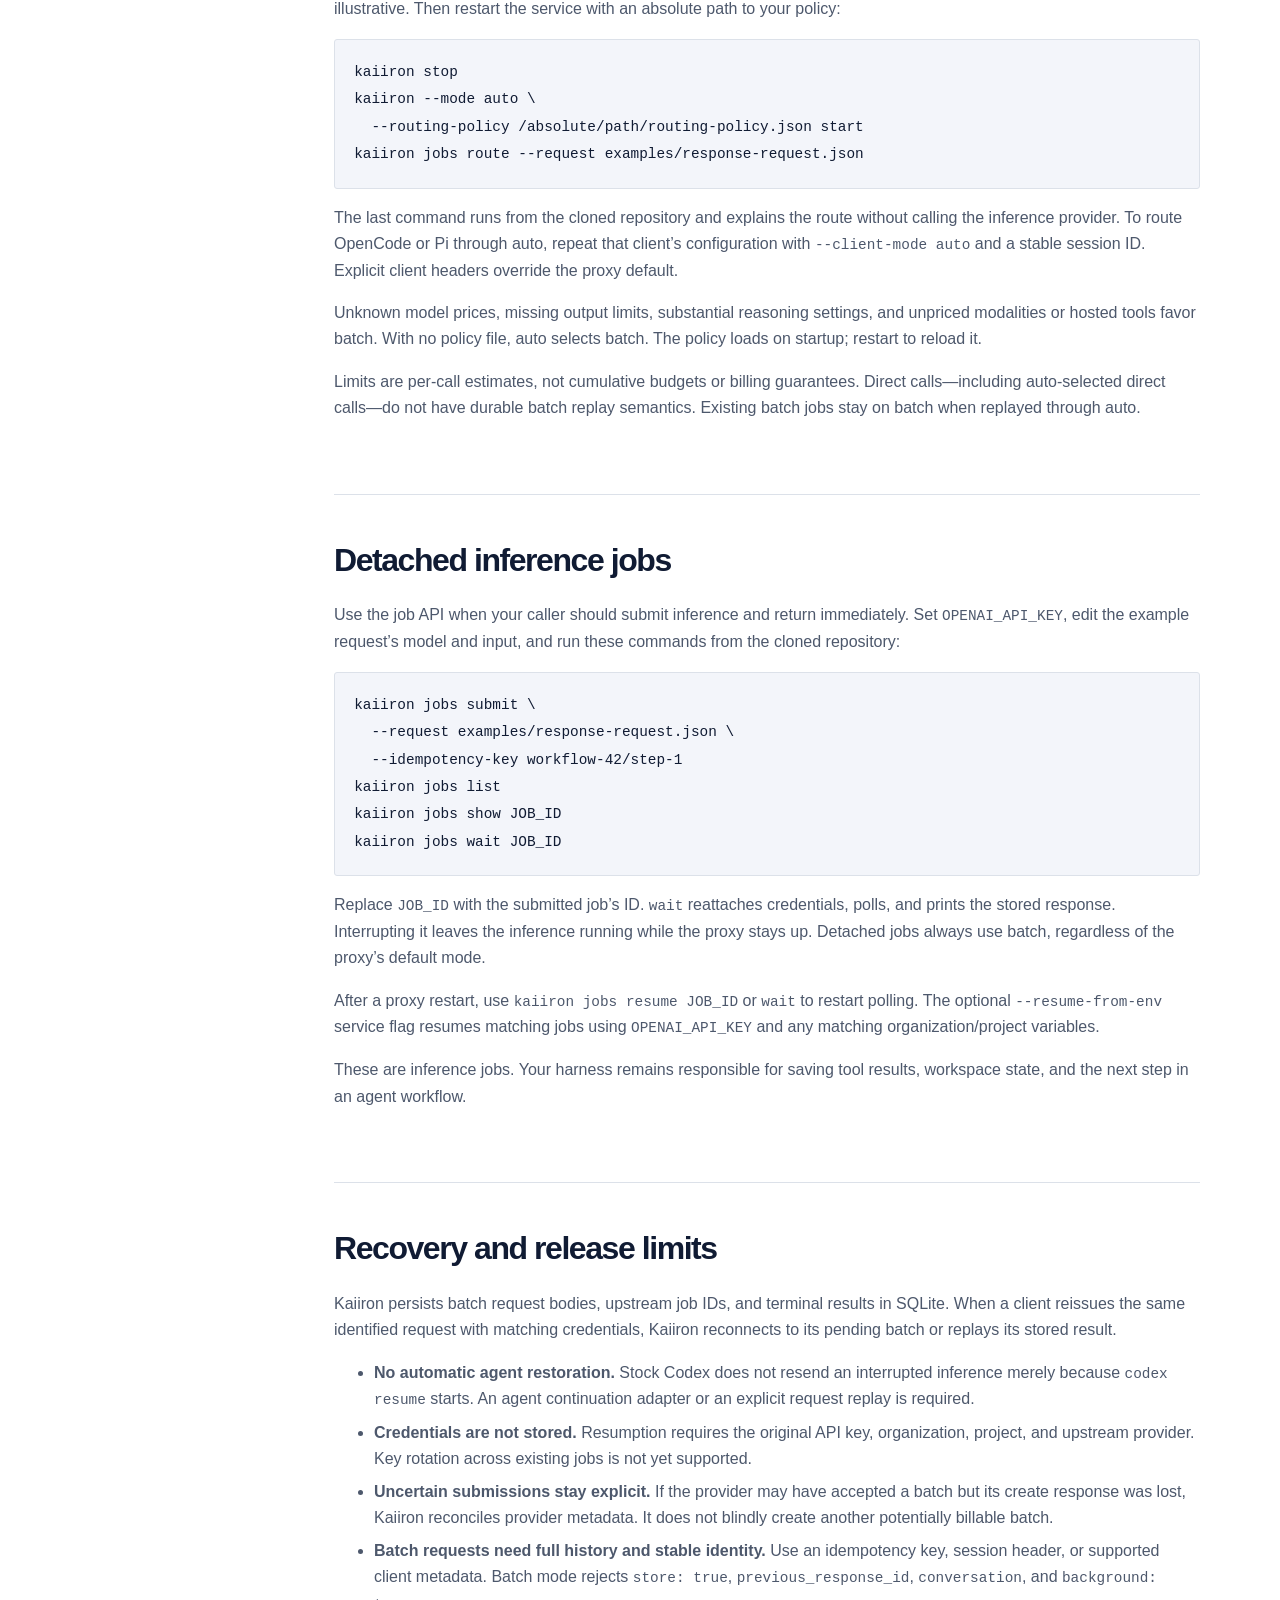
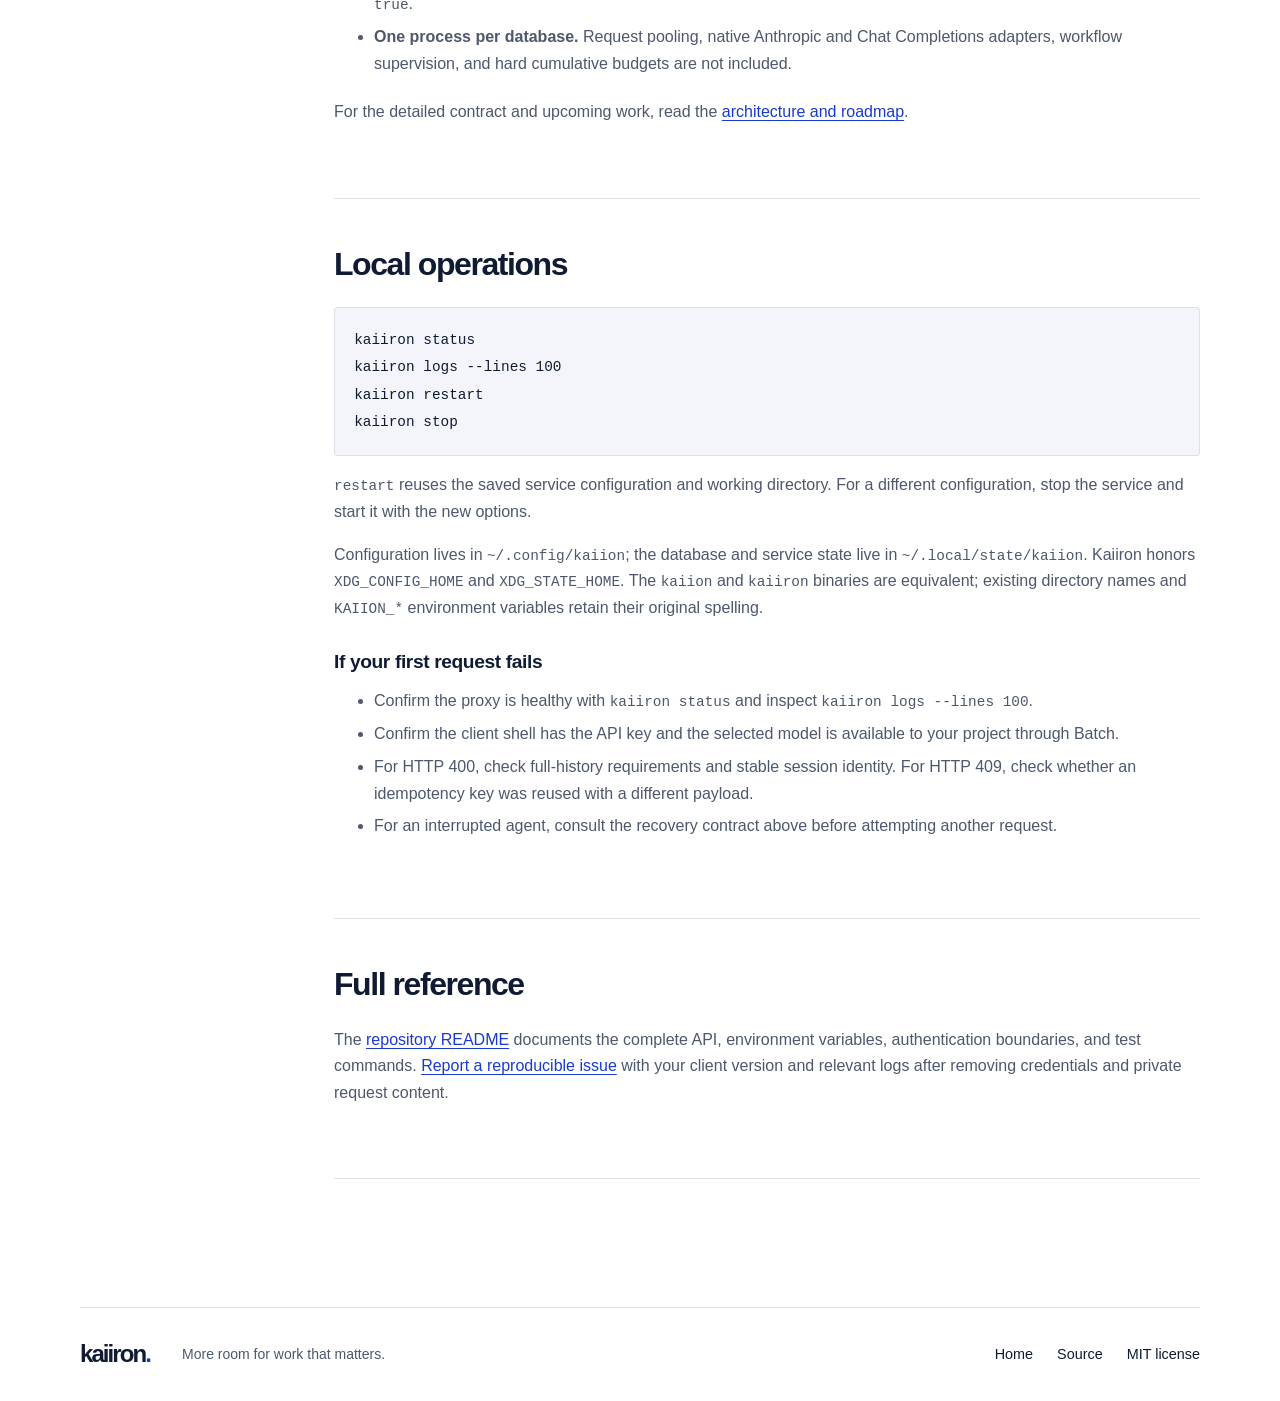
==== commit 67e68fa5: "Rewrite Kaiiron marketing for nontechnical agent users" ====
--- a/site/docs/index.html
+++ b/site/docs/index.html
@@ -6,19 +6,19 @@
   <meta name="description" content="Install Kaiiron, connect Codex, OpenCode, or Pi, and run non-urgent inference through the OpenAI Batch API. Configuration, routing, and recovery guide.">
   <meta name="theme-color" content="#193ad0">
   <meta property="og:type" content="website">
-  <meta property="og:title" content="Get started with Kaiiron">
+  <meta property="og:title" content="Kaiiron setup guide">
   <meta property="og:description" content="Set up a local batch inference proxy for Codex, OpenCode, and Pi.">
-  <title>Get started — Kaiiron</title>
+  <title>Technical setup guide — Kaiiron</title>
   <link rel="stylesheet" href="../styles.css">
 </head>
 <body>
   <a class="skip-link" href="#main">Skip to content</a>
   <header class="site-header wrap">
     <a class="wordmark" href="../" aria-label="Kaiiron home">kaiiron<span aria-hidden="true">.</span></a>
-    <nav aria-label="Main navigation"><a href="../#how-it-works">How it works</a><a href="./" aria-current="page">Docs</a><a href="https://github.com/PatrickAuld/Kaiion">GitHub <span aria-hidden="true">↗</span></a></nav>
+    <nav aria-label="Main navigation"><a href="../">About Kaiiron</a><a href="./" aria-current="page">Setup guide</a><a href="https://github.com/PatrickAuld/Kaiion">GitHub <span aria-hidden="true">↗</span></a></nav>
   </header>
   <main id="main" class="wrap">
-    <div class="docs-intro"><p class="eyebrow">KAIIRON · GETTING STARTED</p><h1>Run your first batch-backed task.</h1><p>Start with one small, non-urgent task. This guide covers installation, client setup, and the boundaries of inference recovery.</p></div>
+    <div class="docs-intro"><p class="eyebrow">KAIIRON · TECHNICAL SETUP GUIDE</p><h1>Connect your agent to Kaiiron.</h1><p>Kaiiron’s early release requires technical setup. This guide is for you or someone helping you install it. You’ll need a supported agent and a separately billed OpenAI account for AI usage. Start with a small task that can wait.</p></div>
     <div class="docs-layout">
       <nav class="docs-nav" aria-label="Documentation sections">
         <a href="#quickstart">Quickstart</a><a href="#clients">Client setup</a><a href="#modes">Routing modes</a><a href="#jobs">Detached jobs</a><a href="#recovery">Recovery &amp; limits</a><a href="#operations">Local operations</a><a href="#reference">Full reference</a>
--- a/site/styles.css
+++ b/site/styles.css
@@ -56,6 +56,8 @@
 .stat strong { font-size: clamp(4.5rem, 8vw, 7rem); line-height: 1; letter-spacing: -.065em; font-weight: 550; }
 .stat span { margin-top: 1rem; font-size: .95rem; line-height: 1.5; color: #cbd4ed; }
 .economics h2 { font-size: 1.7rem; letter-spacing: -.035em; }
+.economics-inner > h2 { font-size: clamp(2rem, 3.5vw, 3rem); }
+.economics-copy > p:first-child { margin-top: 0; }
 .economics p { color: #d7deee; margin-top: 1rem; }
 .economics a { color: white; }
 .small { font-size: .875rem; line-height: 1.65; }
@@ -93,6 +95,7 @@
 details p { padding-bottom: 1.3rem; font-size: .95rem; }
 .closing { padding-block: 5.5rem; }
 .closing h2 { font-size: clamp(2.5rem, 4.5vw, 3.75rem); }
+.closing-copy { max-width: 550px; margin-top: 1.5rem; font-size: 1.1rem; }
 .closing .button { margin-top: 2rem; }
 .site-footer { display: flex; flex-wrap: wrap; align-items: center; gap: 2rem; border-top: 1px solid var(--line); padding-block: 2rem; }
 .site-footer .wordmark { font-size: 1.5rem; }
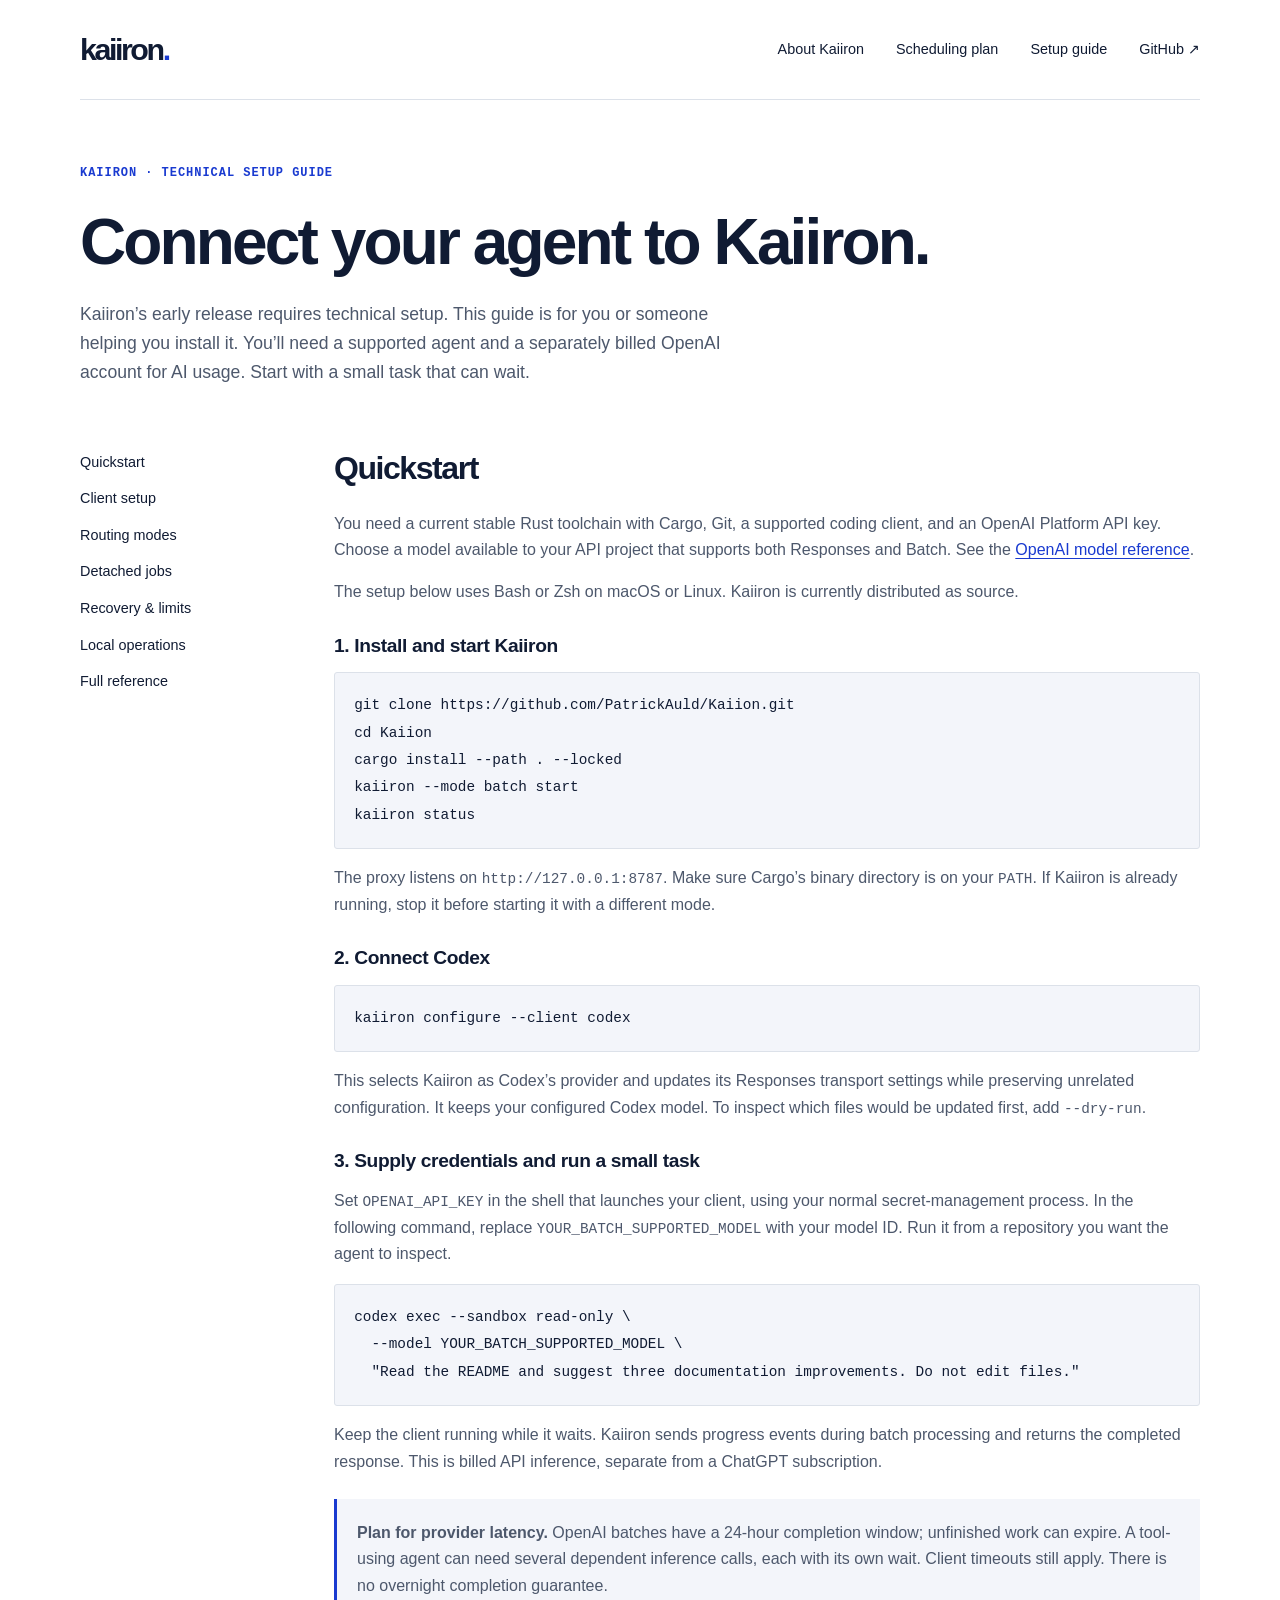
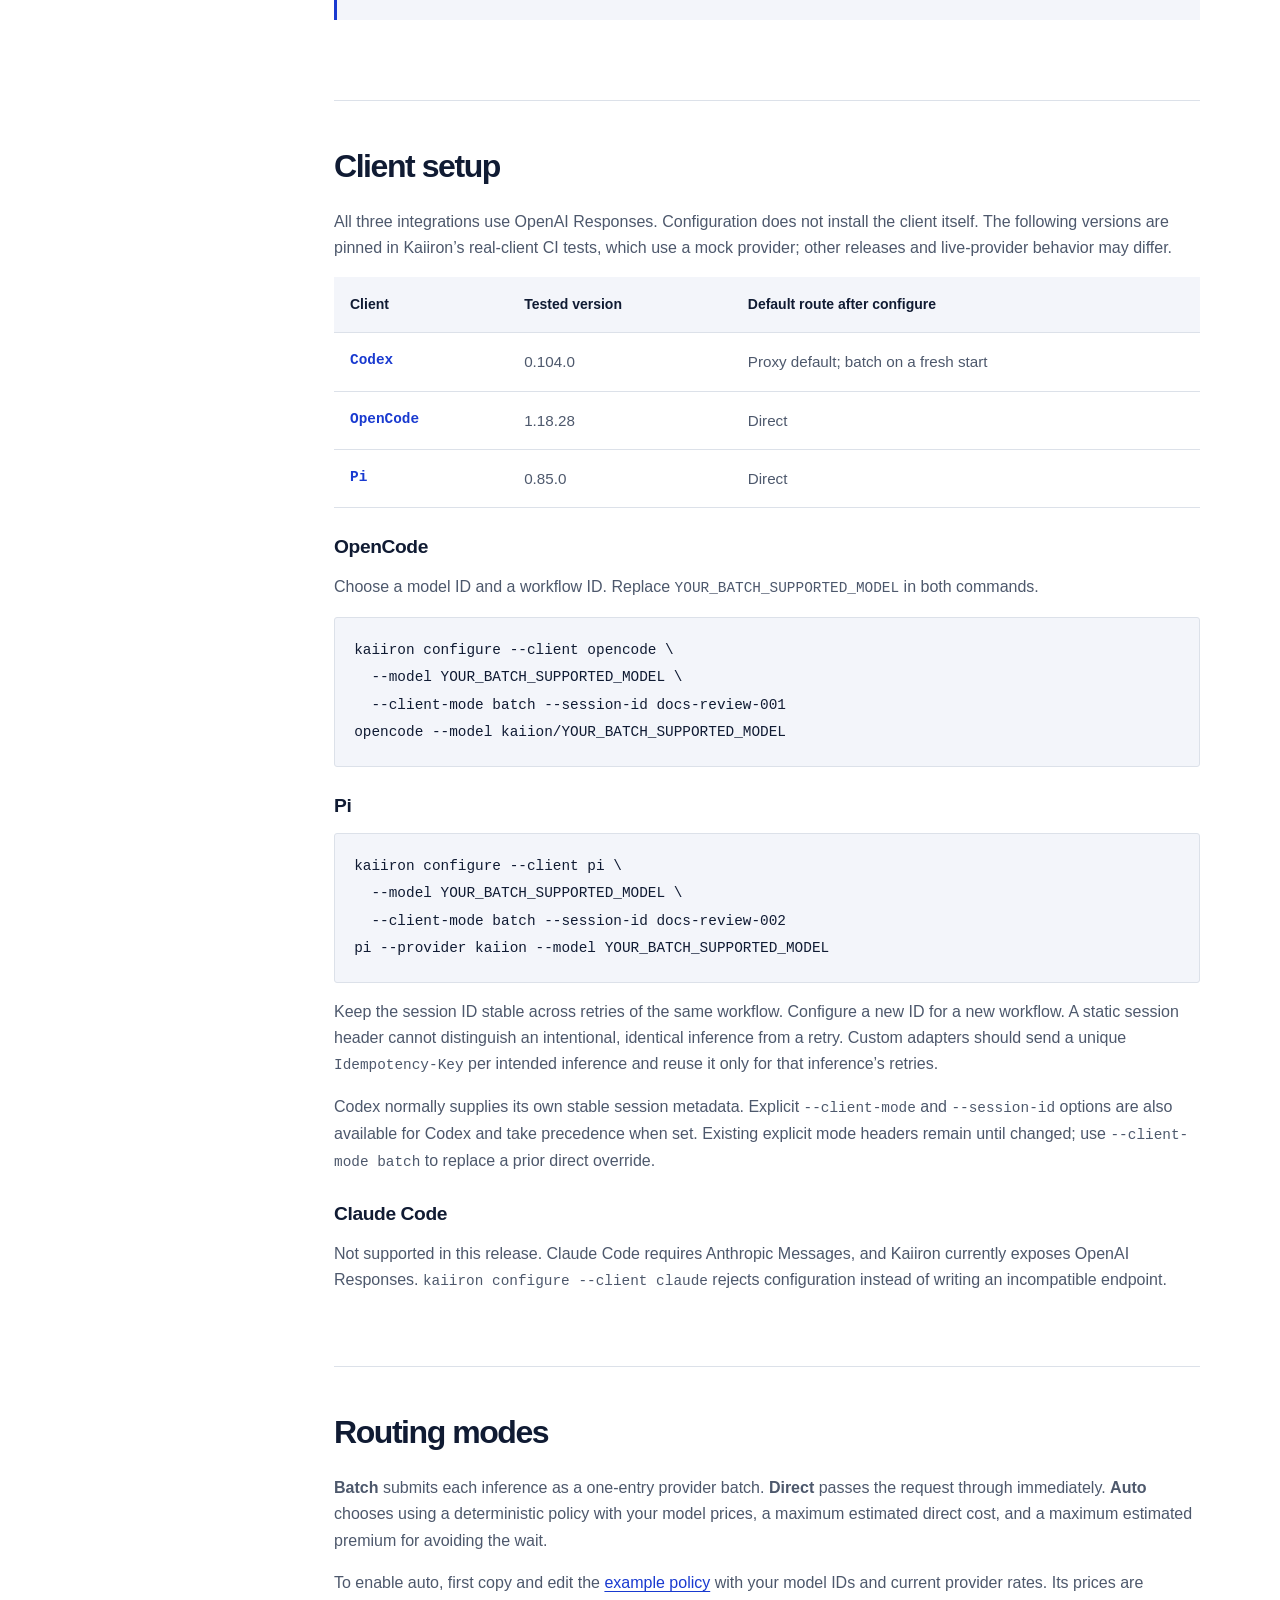
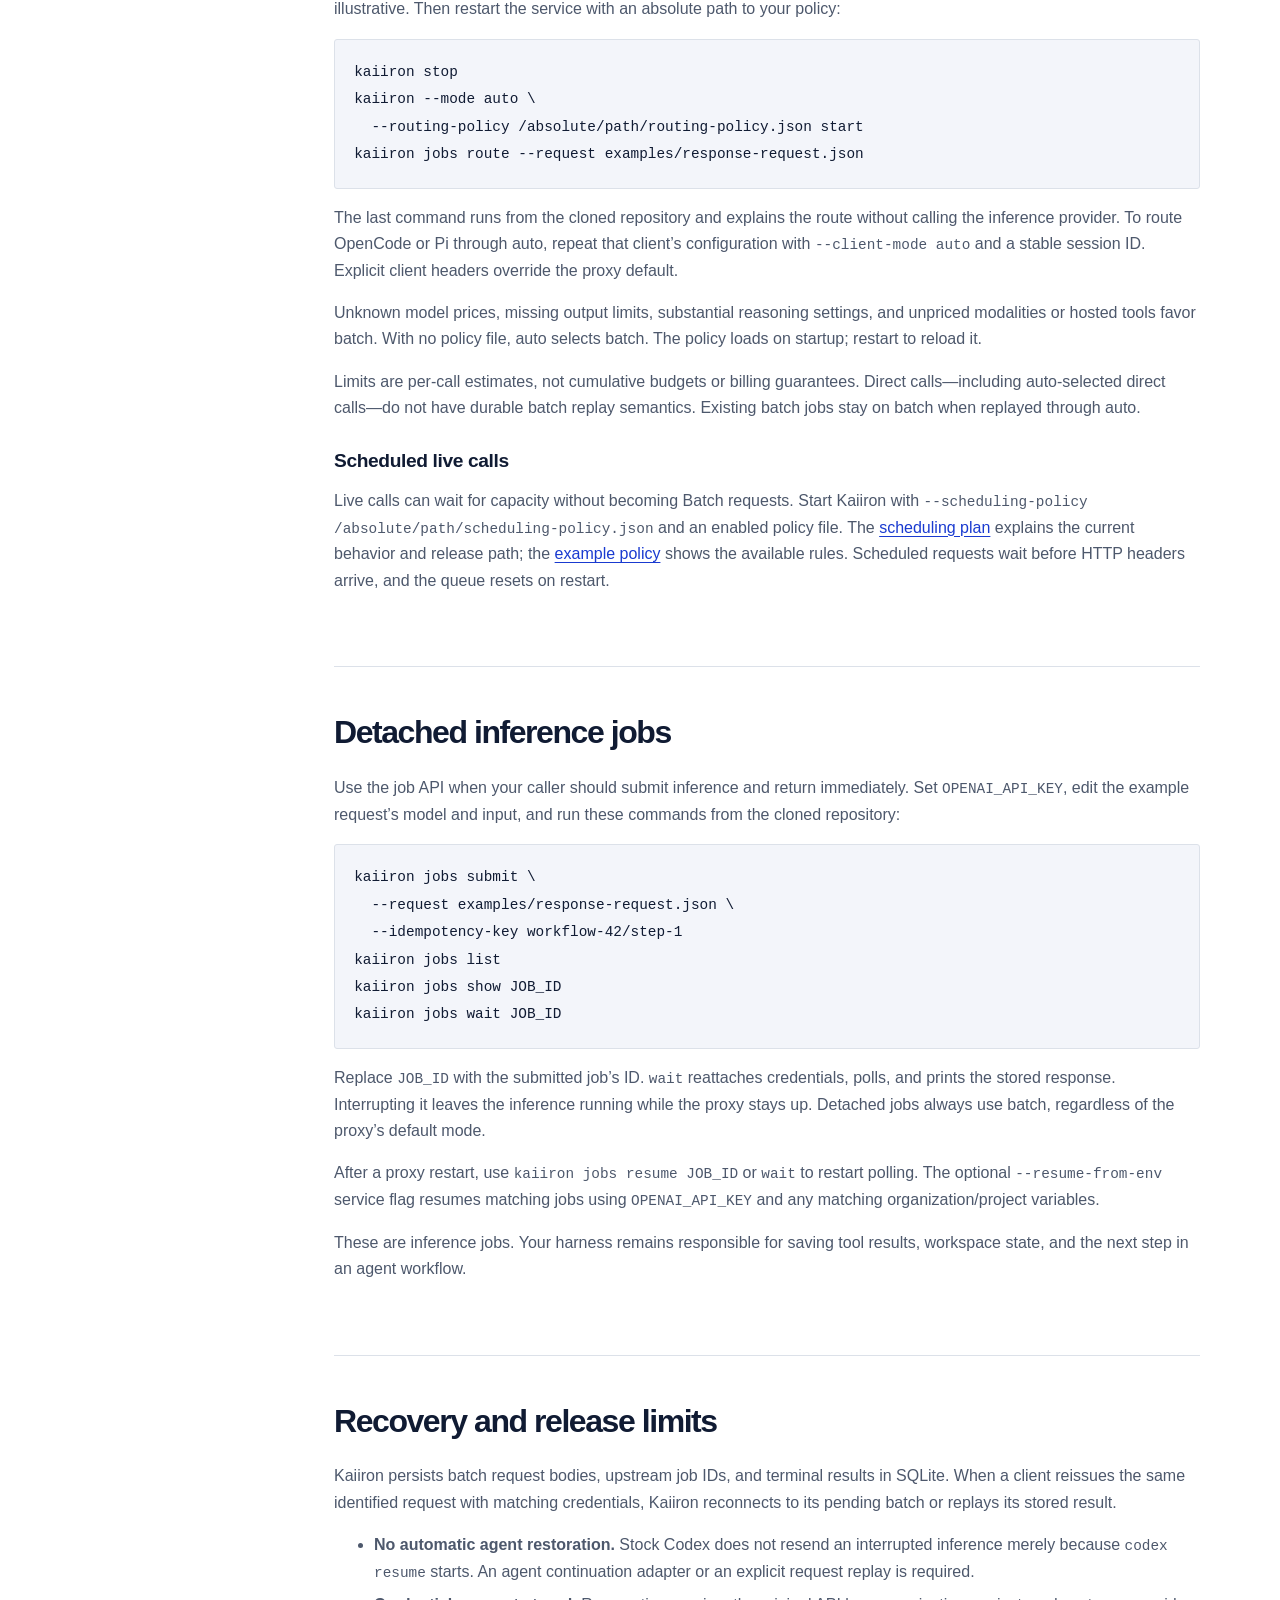
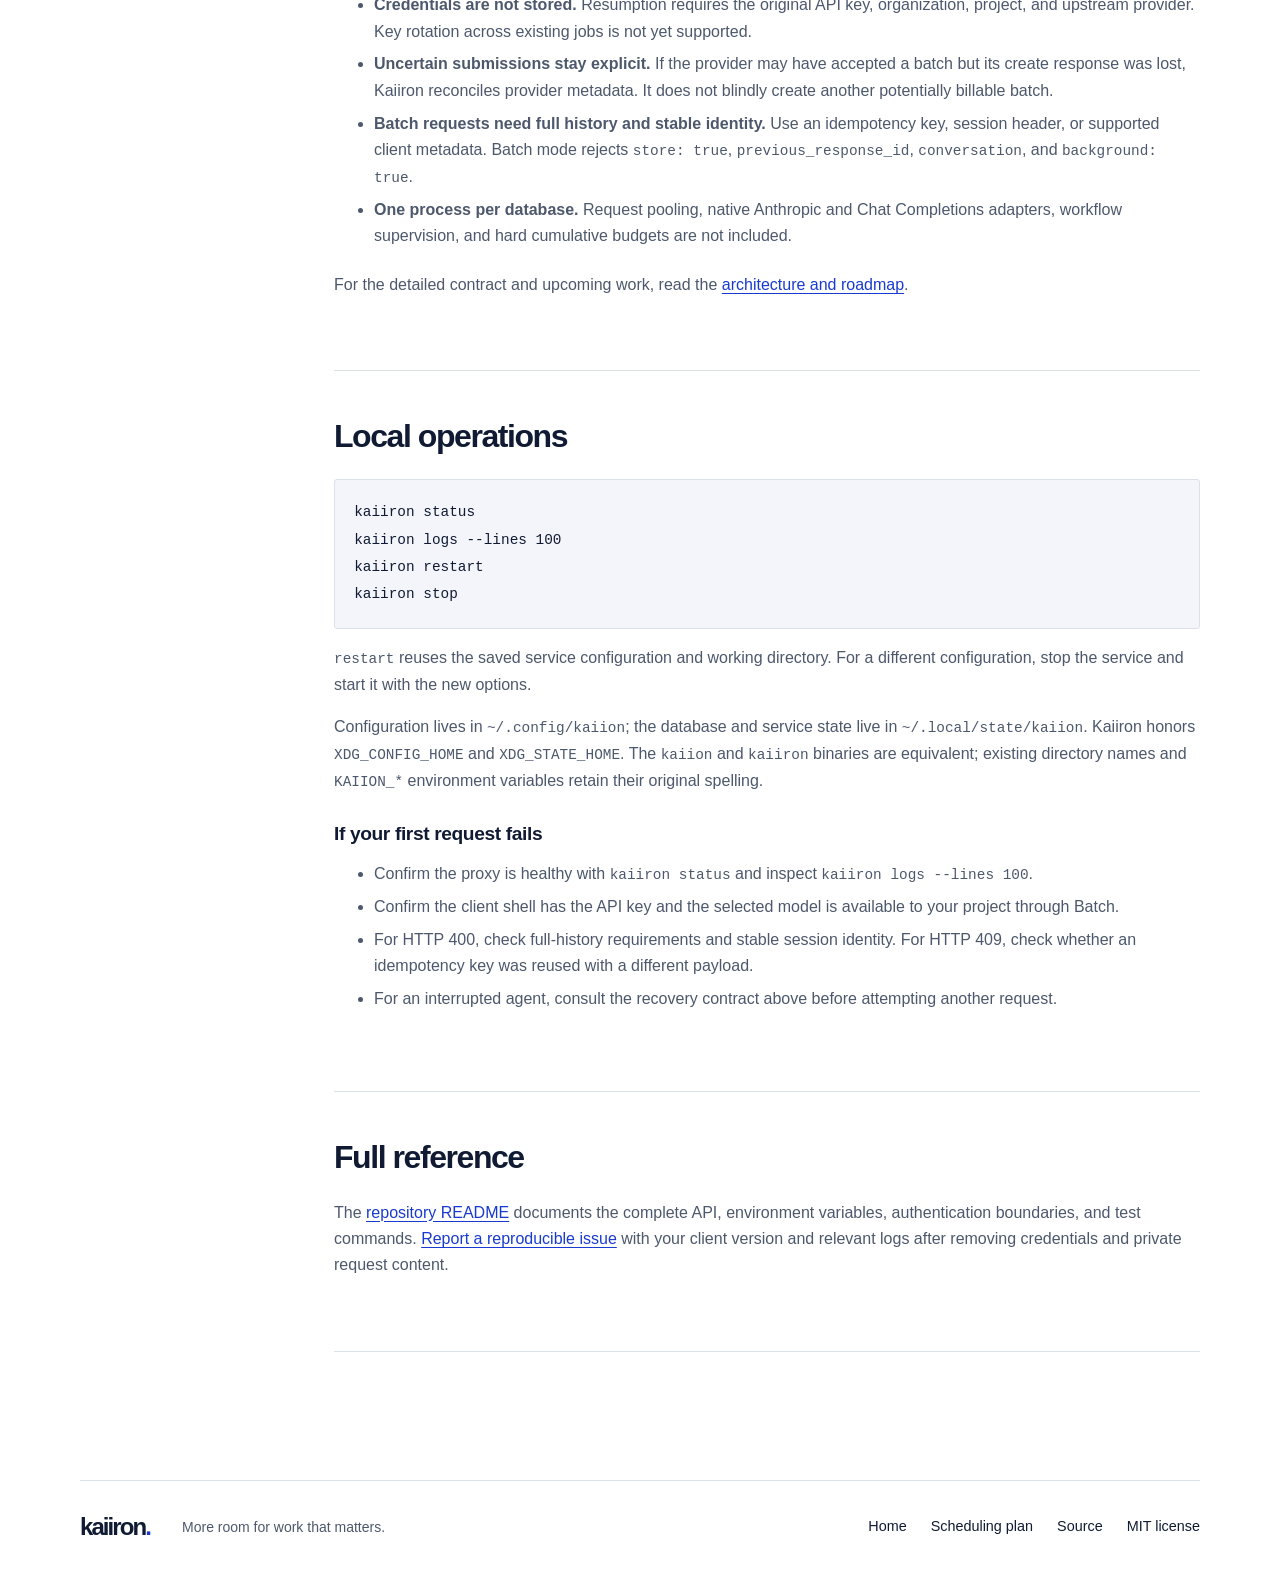
==== commit c2d608ea: "Add scheduling plan website" ====
--- a/site/docs/index.html
+++ b/site/docs/index.html
@@ -15,7 +15,7 @@
   <a class="skip-link" href="#main">Skip to content</a>
   <header class="site-header wrap">
     <a class="wordmark" href="../" aria-label="Kaiiron home">kaiiron<span aria-hidden="true">.</span></a>
-    <nav aria-label="Main navigation"><a href="../">About Kaiiron</a><a href="./" aria-current="page">Setup guide</a><a href="https://github.com/PatrickAuld/Kaiion">GitHub <span aria-hidden="true">↗</span></a></nav>
+    <nav aria-label="Main navigation"><a href="../">About Kaiiron</a><a href="../plan/">Scheduling plan</a><a href="./" aria-current="page">Setup guide</a><a href="https://github.com/PatrickAuld/Kaiion">GitHub <span aria-hidden="true">↗</span></a></nav>
   </header>
   <main id="main" class="wrap">
     <div class="docs-intro"><p class="eyebrow">KAIIRON · TECHNICAL SETUP GUIDE</p><h1>Connect your agent to Kaiiron.</h1><p>Kaiiron’s early release requires technical setup. This guide is for you or someone helping you install it. You’ll need a supported agent and a separately billed OpenAI account for AI usage. Start with a small task that can wait.</p></div>
@@ -85,6 +85,8 @@
           <p>The last command runs from the cloned repository and explains the route without calling the inference provider. To route OpenCode or Pi through auto, repeat that client’s configuration with <code>--client-mode auto</code> and a stable session ID. Explicit client headers override the proxy default.</p>
           <p>Unknown model prices, missing output limits, substantial reasoning settings, and unpriced modalities or hosted tools favor batch. With no policy file, auto selects batch. The policy loads on startup; restart to reload it.</p>
           <p>Limits are per-call estimates, not cumulative budgets or billing guarantees. Direct calls—including auto-selected direct calls—do not have durable batch replay semantics. Existing batch jobs stay on batch when replayed through auto.</p>
+          <h3>Scheduled live calls</h3>
+          <p>Live calls can wait for capacity without becoming Batch requests. Start Kaiiron with <code>--scheduling-policy /absolute/path/scheduling-policy.json</code> and an enabled policy file. The <a href="../plan/">scheduling plan</a> explains the current behavior and release path; the <a href="https://github.com/PatrickAuld/Kaiion/blob/main/examples/scheduling-policy.json">example policy</a> shows the available rules. Scheduled requests wait before HTTP headers arrive, and the queue resets on restart.</p>
         </section>
 
         <section id="jobs" aria-labelledby="jobs-title">
@@ -138,6 +140,6 @@
       </div>
     </div>
   </main>
-  <footer class="site-footer wrap"><a class="wordmark" href="../">kaiiron<span aria-hidden="true">.</span></a><p>More room for work that matters.</p><nav aria-label="Footer navigation"><a href="../">Home</a><a href="https://github.com/PatrickAuld/Kaiion">Source</a><a href="https://github.com/PatrickAuld/Kaiion/blob/main/LICENSE">MIT license</a></nav></footer>
+  <footer class="site-footer wrap"><a class="wordmark" href="../">kaiiron<span aria-hidden="true">.</span></a><p>More room for work that matters.</p><nav aria-label="Footer navigation"><a href="../">Home</a><a href="../plan/">Scheduling plan</a><a href="https://github.com/PatrickAuld/Kaiion">Source</a><a href="https://github.com/PatrickAuld/Kaiion/blob/main/LICENSE">MIT license</a></nav></footer>
 </body>
 </html>
